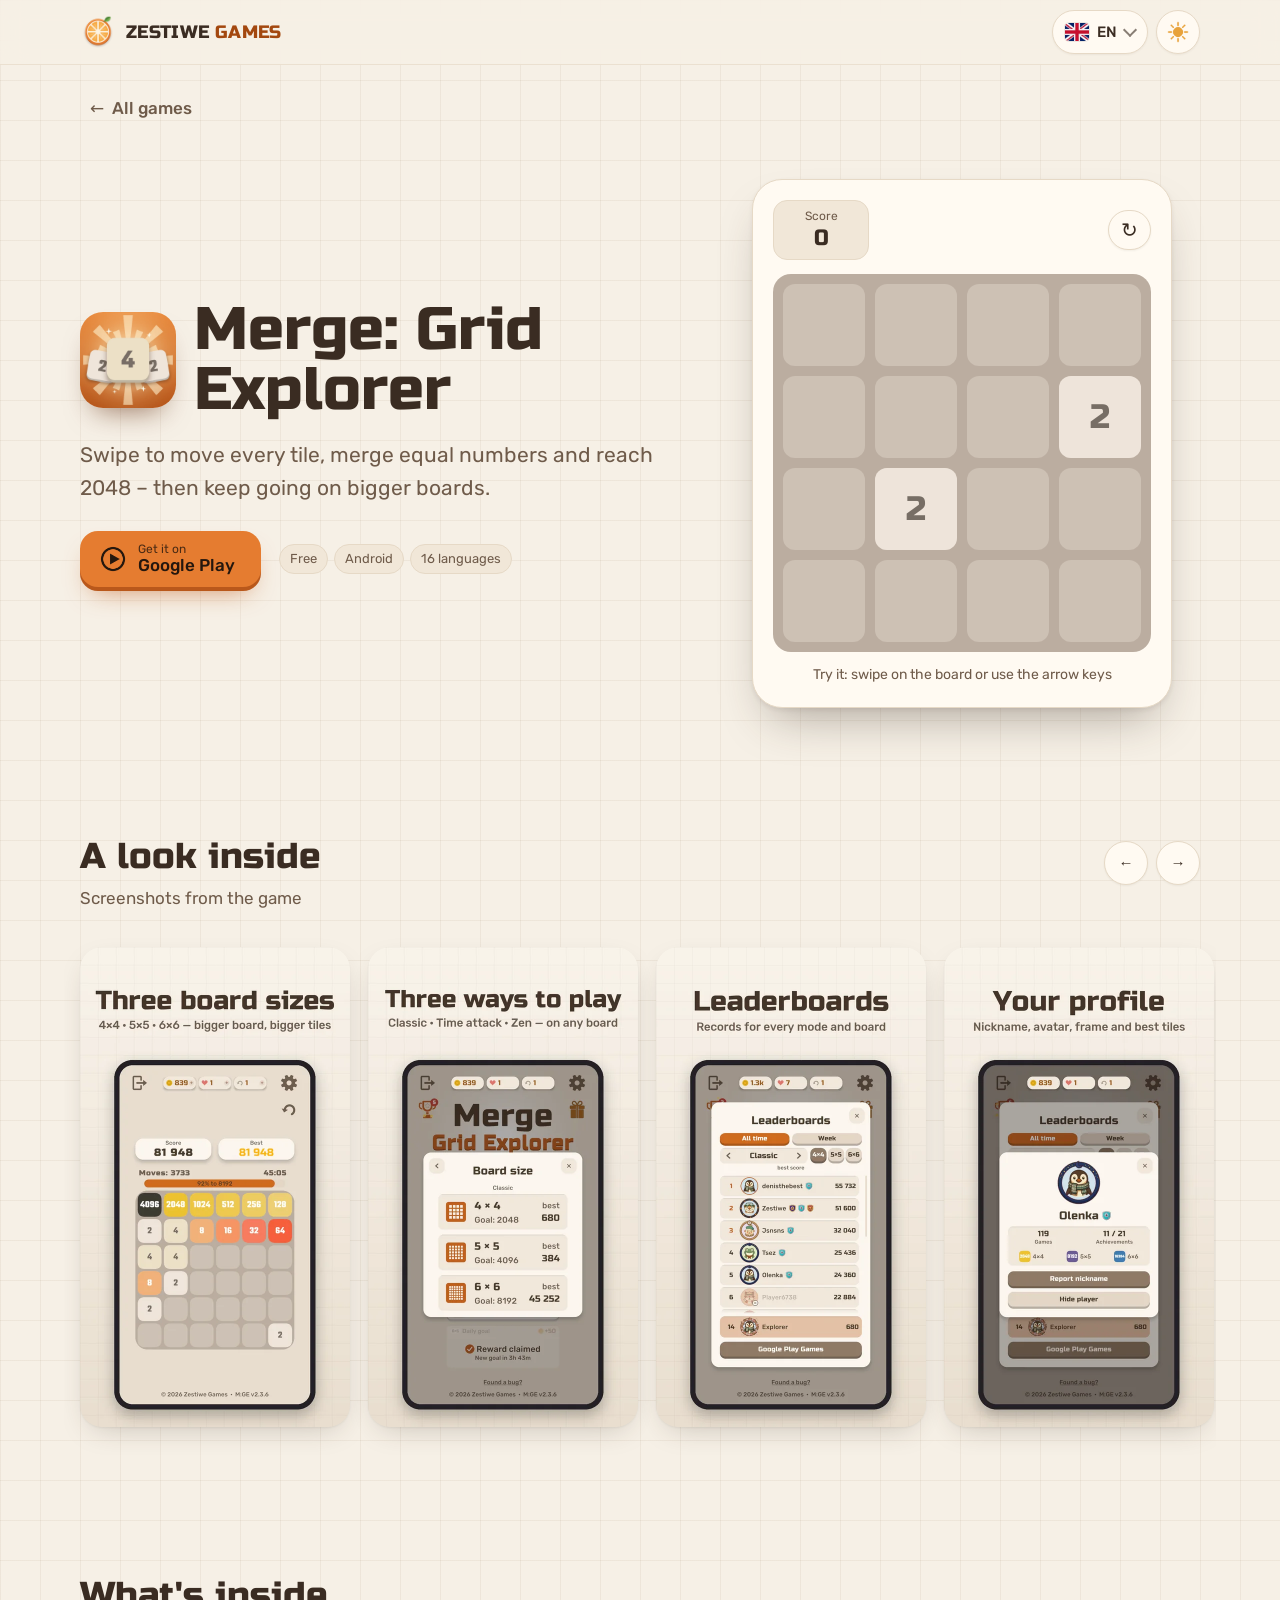
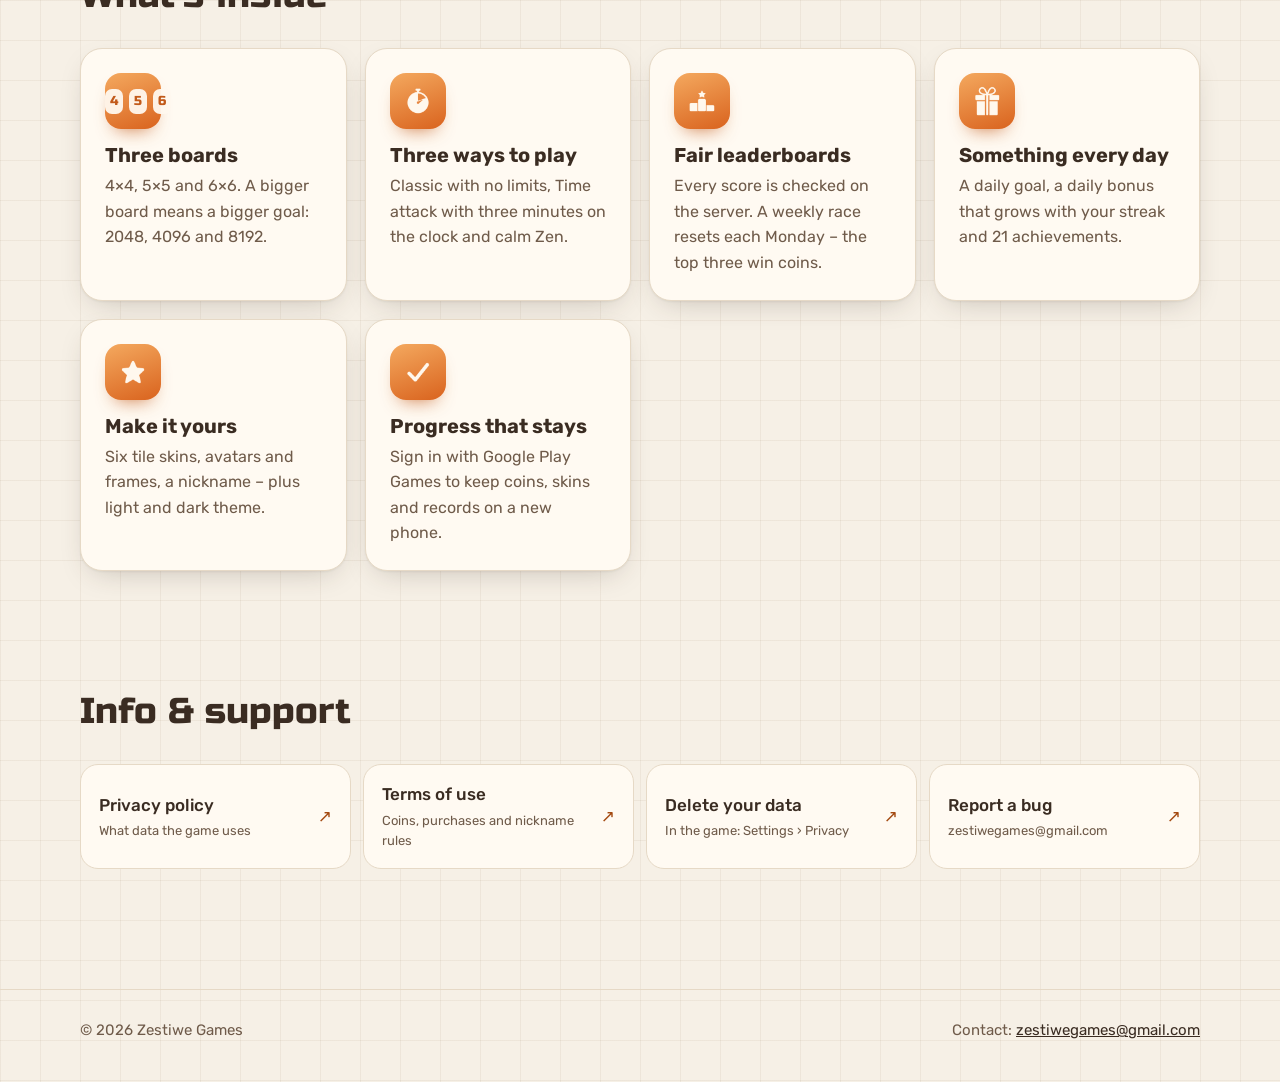
==== games/merge-grid-explorer/index.html @ 1abd586a "Studio site: game pages, 16 languages, light/dark theme" ====
<!doctype html>
<html lang="en" data-doc="game_doc" data-root="../../">
<head>
<meta charset="utf-8">
<meta name="viewport" content="width=device-width, initial-scale=1">
<title>Merge: Grid Explorer – Zestiwe Games</title>
<meta name="description" content="A calm number puzzle: swipe, merge and reach 2048 – on 4×4, 5×5 and 6×6 boards. Three modes, fair leaderboards, daily goals and 21 achievements.">
<meta name="theme-color" content="#f6f0e6" media="(prefers-color-scheme: light)">
<meta name="theme-color" content="#1d1814" media="(prefers-color-scheme: dark)">
<meta property="og:type" content="website">
<meta property="og:site_name" content="Zestiwe Games">
<meta property="og:title" content="Merge: Grid Explorer">
<meta property="og:description" content="Swipe, merge, reach 2048 – on 4×4, 5×5 and 6×6 boards.">
<meta property="og:url" content="https://zestiwe.github.io/games/merge-grid-explorer/">
<meta property="og:image" content="https://zestiwe.github.io/games/merge-grid-explorer/og.png">
<meta name="twitter:card" content="summary_large_image">
<link rel="icon" type="image/png" href="../../favicon.png">
<link rel="apple-touch-icon" href="../../apple-touch-icon.png">
<link rel="preconnect" href="https://fonts.googleapis.com">
<link rel="preconnect" href="https://fonts.gstatic.com" crossorigin>
<link href="https://fonts.googleapis.com/css2?family=Russo+One&family=Rubik:wght@400;500&display=swap" rel="stylesheet">
<link rel="stylesheet" href="../../assets/site.css">
<script>(function(){var r=document.documentElement;r.classList.add("js");try{var t=localStorage.getItem("zg-theme");if(t)r.setAttribute("data-theme",t)}catch(e){}})();</script>
</head>
<body>

<header class="topbar">
  <div class="wrap">
    <a class="brand display" href="../../" aria-label="Zestiwe Games">
      <img src="../../emblem.png" alt="" width="36" height="36">
      <span>ZESTIWE <b>GAMES</b></span>
    </a>
    <div class="controls">
      <div class="lang">
        <button class="icon-btn lang-btn" type="button" data-lang-toggle aria-haspopup="true" aria-expanded="false" data-i18n-attr="aria-label:lang_label" aria-label="Language">
          <img data-lang-flag src="../../assets/img/flags/en.webp" alt="" width="24" height="18">
          <span data-lang-code>EN</span>
          <span class="chev" aria-hidden="true"></span>
        </button>
        <ul class="lang-menu"></ul>
      </div>
      <button class="icon-btn theme-btn" type="button" data-theme-toggle data-i18n-attr="aria-label:theme_label;title:theme_label" aria-label="Switch light and dark theme">
        <span class="mask-icon sun" aria-hidden="true"></span>
        <span class="mask-icon moon" aria-hidden="true"></span>
      </button>
    </div>
  </div>
</header>

<main class="wrap">
  <a class="back" href="../../"><span class="arrow" aria-hidden="true">←</span> <span data-i18n="back">All games</span></a>

  <section class="game-hero">
    <div>
      <div class="title-row">
        <img src="../../assets/img/merge-icon-512.webp" alt="" width="96" height="96">
        <h1 class="game-title display">Merge: Grid Explorer</h1>
      </div>
      <p class="pitch reveal" data-i18n="game_pitch">Swipe to move every tile, merge equal numbers and reach 2048 – then keep going on bigger boards.</p>
      <div class="cta-row reveal" style="--delay:.08s">
        <a class="button" href="https://play.google.com/store/apps/details?id=com.ZestiweGames.MergeGridExplorer">
          <span class="mask-icon play i-play" aria-hidden="true"></span>
          <span><small data-i18n="cta_small">Get it on</small>Google Play</span>
        </a>
        <div class="meta">
          <span class="chip" data-i18n="chip_free">Free</span>
          <span class="chip">Android</span>
          <span class="chip" data-i18n="chip_langs">16 languages</span>
        </div>
      </div>
    </div>

    <div class="demo reveal" style="--delay:.15s">
      <div class="demo-head">
        <div class="score-box"><span data-i18n="demo_score">Score</span><b data-score>0</b></div>
        <button class="icon-btn new-btn" type="button" data-new-game data-i18n-attr="aria-label:demo_new;title:demo_new" aria-label="New game">
          <span aria-hidden="true" style="font-size:20px;line-height:1">↻</span>
        </button>
      </div>
      <div class="board" data-board tabindex="0" role="application" aria-roledescription="2048" data-i18n-attr="aria-label:demo_hint" aria-label="Try it: swipe on the board or use the arrow keys">
        <div class="cells" aria-hidden="true"><i></i><i></i><i></i><i></i><i></i><i></i><i></i><i></i><i></i><i></i><i></i><i></i><i></i><i></i><i></i><i></i></div>
        <div class="tiles" aria-hidden="true"></div>
        <div class="board-over" aria-live="polite">
          <span data-over-text></span>
          <button class="button" type="button" data-new-game style="min-height:48px;font-size:16px;padding:0 20px"><span data-i18n="demo_again">Play again</span></button>
        </div>
      </div>
      <p class="demo-hint" data-i18n="demo_hint">Try it: swipe on the board or use the arrow keys</p>
    </div>
  </section>

  <section class="section" aria-labelledby="shots-title">
    <div class="section-head reveal">
      <div>
        <h2 id="shots-title" class="display" data-i18n="shots_title">A look inside</h2>
        <p data-i18n="shots_sub">Screenshots from the game</p>
      </div>
      <div class="shot-nav">
        <button class="icon-btn" type="button" data-shots="prev" data-i18n-attr="aria-label:prev" aria-label="Previous screenshots">←</button>
        <button class="icon-btn" type="button" data-shots="next" data-i18n-attr="aria-label:next" aria-label="Next screenshots">→</button>
      </div>
    </div>
    <div class="shots-wrap reveal">
      <div class="shots" tabindex="0">
        <figure><img data-shot="shots/{lang}/02.webp" src="shots/en/02.webp" alt="Screenshot 1" width="540" height="960"></figure>
        <figure><img data-shot="shots/{lang}/03.webp" src="shots/en/03.webp" alt="Screenshot 2" width="540" height="960" loading="lazy"></figure>
        <figure><img data-shot="shots/{lang}/04.webp" src="shots/en/04.webp" alt="Screenshot 3" width="540" height="960" loading="lazy"></figure>
        <figure><img data-shot="shots/{lang}/05.webp" src="shots/en/05.webp" alt="Screenshot 4" width="540" height="960" loading="lazy"></figure>
        <figure><img data-shot="shots/{lang}/06.webp" src="shots/en/06.webp" alt="Screenshot 5" width="540" height="960" loading="lazy"></figure>
        <figure><img data-shot="shots/{lang}/07.webp" src="shots/en/07.webp" alt="Screenshot 6" width="540" height="960" loading="lazy"></figure>
        <figure><img data-shot="shots/{lang}/08.webp" src="shots/en/08.webp" alt="Screenshot 7" width="540" height="960" loading="lazy"></figure>
      </div>
    </div>
  </section>

  <section class="section" aria-labelledby="feat-title">
    <div class="section-head reveal">
      <h2 id="feat-title" class="display" data-i18n="feat_title">What's inside</h2>
    </div>
    <div class="features">
      <article class="feature reveal">
        <div class="f-icon"><div class="sizes"><b>4</b><b>5</b><b>6</b></div></div>
        <h3 data-i18n="f1_t">Three boards</h3>
        <p data-i18n="f1_p">4×4, 5×5 and 6×6. A bigger board means a bigger goal: 2048, 4096 and 8192.</p>
      </article>
      <article class="feature reveal" style="--delay:.06s">
        <div class="f-icon"><span class="mask-icon i-mode-time"></span></div>
        <h3 data-i18n="f2_t">Three ways to play</h3>
        <p data-i18n="f2_p">Classic with no limits, Time attack with three minutes on the clock and calm Zen.</p>
      </article>
      <article class="feature reveal" style="--delay:.12s">
        <div class="f-icon"><span class="mask-icon i-leaderboard"></span></div>
        <h3 data-i18n="f3_t">Fair leaderboards</h3>
        <p data-i18n="f3_p">Every score is checked on the server. A weekly race resets each Monday – the top three win coins.</p>
      </article>
      <article class="feature reveal">
        <div class="f-icon"><span class="mask-icon i-gift"></span></div>
        <h3 data-i18n="f4_t">Something every day</h3>
        <p data-i18n="f4_p">A daily goal, a daily bonus that grows with your streak and 21 achievements.</p>
      </article>
      <article class="feature reveal" style="--delay:.06s">
        <div class="f-icon"><span class="mask-icon i-star"></span></div>
        <h3 data-i18n="f5_t">Make it yours</h3>
        <p data-i18n="f5_p">Six tile skins, avatars and frames, a nickname – plus light and dark theme.</p>
      </article>
      <article class="feature reveal" style="--delay:.12s">
        <div class="f-icon"><span class="mask-icon i-check"></span></div>
        <h3 data-i18n="f6_t">Progress that stays</h3>
        <p data-i18n="f6_p">Sign in with Google Play Games to keep coins, skins and records on a new phone.</p>
      </article>
    </div>
  </section>

  <section class="section" aria-labelledby="info-title">
    <div class="section-head reveal">
      <h2 id="info-title" class="display" data-i18n="info_title">Info &amp; support</h2>
    </div>
    <div class="links reveal">
      <a class="link-card" data-doc-link="privacy" href="https://sites.google.com/view/zestiwemerge-privacy/">
        <span><span data-i18n="l_privacy">Privacy policy</span><small data-i18n="l_privacy_s">What data the game uses</small></span>
        <span class="arrow" aria-hidden="true">↗</span>
      </a>
      <a class="link-card" data-doc-link="terms" href="https://sites.google.com/view/zestiwemerge-privacy/terms">
        <span><span data-i18n="l_terms">Terms of use</span><small data-i18n="l_terms_s">Coins, purchases and nickname rules</small></span>
        <span class="arrow" aria-hidden="true">↗</span>
      </a>
      <a class="link-card" data-doc-link="privacy" href="https://sites.google.com/view/zestiwemerge-privacy/">
        <span><span data-i18n="l_delete">Delete your data</span><small data-i18n="l_delete_s">In the game: Settings › Privacy</small></span>
        <span class="arrow" aria-hidden="true">↗</span>
      </a>
      <a class="link-card" href="mailto:zestiwegames@gmail.com?subject=Merge%3A%20Grid%20Explorer%20%E2%80%93%20bug%20report">
        <span><span data-i18n="l_bug">Report a bug</span><small>zestiwegames@gmail.com</small></span>
        <span class="arrow" aria-hidden="true">↗</span>
      </a>
    </div>
  </section>
</main>

<footer class="footer">
  <div class="wrap">
    <span>© 2026 Zestiwe Games</span>
    <span><span data-i18n="contact">Contact</span>: <a href="mailto:zestiwegames@gmail.com">zestiwegames@gmail.com</a></span>
  </div>
</footer>

<script src="../../assets/i18n.js"></script>
<script src="../../assets/site.js"></script>
</body>
</html>
---- assets/site.css ----
/* Zestiwe Games — общее оформление сайта.
   Цвета, шрифты и плитки — из игры: Russo One для заголовков, Rubik для
   текста, тёплый крем со «школьной» сеткой, оранжевый апельсина. */

@view-transition { navigation: auto; }

:root {
  --bg: #f6f0e6;
  --grid: rgba(120, 90, 50, .07);
  --surface: #fffaf2;
  --surface-2: #f1e7d8;
  --line: #e6d9c6;
  --ink: #3a2c22;
  --muted: #6f5b4a;
  --accent: #a3480f;
  --button: #e57c30;
  --button-ink: #24170e;
  --shadow: 0 1px 2px rgba(58, 44, 34, .06), 0 10px 30px -12px rgba(58, 44, 34, .28);
  --shadow-lift: 0 2px 4px rgba(58, 44, 34, .08), 0 24px 48px -18px rgba(58, 44, 34, .4);
  --board: #bbada0;
  --cell: #cdc1b4;
  --radius: 22px;
  --ease: cubic-bezier(.2, .8, .2, 1);
  color-scheme: light;
}

@media (prefers-color-scheme: dark) {
  :root:not([data-theme="light"]) {
    --bg: #1d1814;
    --grid: rgba(255, 230, 200, .045);
    --surface: #2a221d;
    --surface-2: #332a23;
    --line: #3e342c;
    --ink: #f4ece0;
    --muted: #c4b3a0;
    --accent: #f09846;
    --button: #e57c30;
    --button-ink: #1d1814;
    --shadow: 0 1px 2px rgba(0, 0, 0, .3), 0 12px 32px -14px rgba(0, 0, 0, .7);
    --shadow-lift: 0 2px 4px rgba(0, 0, 0, .35), 0 26px 50px -18px rgba(0, 0, 0, .8);
    --board: #5b4f45;
    --cell: #6e6157;
    color-scheme: dark;
  }
}

:root[data-theme="dark"] {
  --bg: #1d1814;
  --grid: rgba(255, 230, 200, .045);
  --surface: #2a221d;
  --surface-2: #332a23;
  --line: #3e342c;
  --ink: #f4ece0;
  --muted: #c4b3a0;
  --accent: #f09846;
  --button: #e57c30;
  --button-ink: #1d1814;
  --shadow: 0 1px 2px rgba(0, 0, 0, .3), 0 12px 32px -14px rgba(0, 0, 0, .7);
  --shadow-lift: 0 2px 4px rgba(0, 0, 0, .35), 0 26px 50px -18px rgba(0, 0, 0, .8);
  --board: #5b4f45;
  --cell: #6e6157;
  color-scheme: dark;
}

* { box-sizing: border-box; }

html { -webkit-text-size-adjust: 100%; }

body {
  margin: 0;
  min-height: 100vh;
  background-color: var(--bg);
  background-image:
    linear-gradient(var(--grid) 1px, transparent 1px),
    linear-gradient(90deg, var(--grid) 1px, transparent 1px);
  background-size: 40px 40px;
  color: var(--ink);
  font: 400 17px/1.6 "Rubik", system-ui, -apple-system, "Segoe UI", sans-serif;
  transition: background-color .4s var(--ease), color .4s var(--ease);
}

img { display: block; max-width: 100%; }

a { color: inherit; }

.wrap { width: min(1120px, 100% - 32px); margin-inline: auto; }

.display { font-family: "Russo One", "Arial Black", sans-serif; font-weight: 400; }

.sr-only {
  position: absolute; width: 1px; height: 1px; overflow: hidden;
  clip: rect(0 0 0 0); white-space: nowrap;
}

:focus-visible { outline: 3px solid var(--accent); outline-offset: 3px; border-radius: 10px; }

/* ---------- верхняя панель ---------- */

.topbar {
  position: sticky; top: 0; z-index: 20;
  backdrop-filter: blur(12px) saturate(1.2);
  -webkit-backdrop-filter: blur(12px) saturate(1.2);
  background: color-mix(in srgb, var(--bg) 78%, transparent);
  border-bottom: 1px solid color-mix(in srgb, var(--line) 70%, transparent);
}

.topbar .wrap {
  display: flex; align-items: center; justify-content: space-between;
  gap: 12px; min-height: 64px;
}

.brand {
  display: inline-flex; align-items: center; gap: 10px;
  text-decoration: none; font-size: 18px; letter-spacing: .02em;
}
.brand img { width: 36px; height: 36px; view-transition-name: studio-emblem; }
.brand span b { color: var(--accent); font-weight: 400; }

.controls { display: flex; align-items: center; gap: 8px; }

.icon-btn {
  display: inline-flex; align-items: center; justify-content: center; gap: 8px;
  min-width: 44px; height: 44px; padding: 0 12px;
  border: 1px solid var(--line); border-radius: 999px;
  background: var(--surface); color: var(--ink);
  font: 500 15px/1 "Rubik", sans-serif; cursor: pointer;
  box-shadow: 0 1px 2px rgba(58, 44, 34, .06);
  transition: transform .2s var(--ease), background-color .3s, border-color .3s;
}
.icon-btn:hover { transform: translateY(-1px); border-color: color-mix(in srgb, var(--accent) 40%, var(--line)); }
.icon-btn:active { transform: translateY(1px) scale(.97); }

.mask-icon {
  width: 22px; height: 22px; background: currentColor;
  -webkit-mask: var(--src) center / contain no-repeat;
  mask: var(--src) center / contain no-repeat;
}

.theme-btn { padding: 0; width: 44px; overflow: hidden; }
.theme-btn .mask-icon { position: absolute; transition: transform .5s var(--ease), opacity .3s; }
.theme-btn { position: relative; }
.theme-btn .sun { --src: url("img/theme-sun.png"); color: #e8a23a; }
.theme-btn .moon { --src: url("img/theme-moon.png"); color: #9fb3d9; }
:root .theme-btn .moon { transform: translateY(140%) rotate(-40deg); opacity: 0; }
:root.is-dark .theme-btn .sun { transform: translateY(-140%) rotate(40deg); opacity: 0; }
:root.is-dark .theme-btn .moon { transform: none; opacity: 1; }

.lang { position: relative; }
.lang-btn img, .lang-menu img { width: 24px; height: 18px; border-radius: 4px; object-fit: cover; box-shadow: 0 0 0 1px rgba(0,0,0,.08); }
.lang-btn .chev { width: 10px; height: 10px; border: solid currentColor; border-width: 0 2px 2px 0; transform: translateY(-2px) rotate(45deg); opacity: .6; transition: transform .25s; }
.lang-btn[aria-expanded="true"] .chev { transform: translateY(2px) rotate(-135deg); }

.lang-menu {
  position: absolute; right: 0; top: calc(100% + 10px);
  width: min(340px, calc(100vw - 32px));
  display: grid; grid-template-columns: 1fr 1fr; gap: 2px;
  padding: 8px; margin: 0; list-style: none;
  background: var(--surface); border: 1px solid var(--line); border-radius: 18px;
  box-shadow: var(--shadow-lift);
  transform-origin: top right;
  opacity: 0; transform: translateY(-6px) scale(.97); pointer-events: none;
  transition: opacity .2s, transform .25s var(--ease);
}
.lang-menu.open { opacity: 1; transform: none; pointer-events: auto; }
.lang-menu button {
  width: 100%; display: flex; align-items: center; gap: 10px;
  padding: 10px 10px; min-height: 44px;
  border: 0; border-radius: 12px; background: transparent; color: var(--ink);
  font: 400 15px/1.2 "Rubik", sans-serif; text-align: left; cursor: pointer;
}
.lang-menu button:hover { background: var(--surface-2); }
.lang-menu button[aria-current="true"] { background: color-mix(in srgb, var(--button) 18%, transparent); font-weight: 500; }

/* ---------- главная: шапка студии ---------- */

.hero {
  position: relative;
  padding: clamp(48px, 9vw, 104px) 0 clamp(40px, 7vw, 72px);
  overflow: hidden;
}
.hero-inner {
  display: grid; grid-template-columns: auto 1fr; align-items: center;
  gap: clamp(20px, 4vw, 48px);
}
.emblem {
  width: clamp(120px, 20vw, 220px); height: auto;
  filter: drop-shadow(0 18px 24px rgba(194, 90, 26, .25));
  animation: bob 6s ease-in-out infinite;
  view-transition-name: studio-emblem-hero;
}
@keyframes bob {
  0%, 100% { transform: translateY(0) rotate(-3deg); }
  50% { transform: translateY(-10px) rotate(4deg); }
}
.eyebrow {
  display: inline-flex; align-items: center; gap: 8px;
  margin: 0 0 12px; padding: 6px 12px;
  border-radius: 999px; background: color-mix(in srgb, var(--button) 14%, transparent);
  color: var(--accent); font-size: 14px; font-weight: 500; letter-spacing: .06em; text-transform: uppercase;
}
.wordmark { margin: 0; font-size: clamp(48px, 11vw, 112px); line-height: .92; letter-spacing: .01em; }
.wordmark small {
  display: block; margin-top: .22em;
  font-size: .36em; letter-spacing: .62em; color: var(--accent);
}
.tagline { margin: 22px 0 0; max-width: 32em; font-size: clamp(18px, 2.2vw, 21px); color: var(--muted); text-wrap: pretty; }

/* летящие плитки на фоне шапки */
.floaters { position: absolute; inset: 0; pointer-events: none; z-index: -1; }
.floaters i {
  position: absolute; display: grid; place-items: center;
  width: var(--s); height: var(--s); border-radius: 18%;
  font: 400 calc(var(--s) * .42)/1 "Russo One", sans-serif;
  color: #776e65; background: var(--c); opacity: .5;
  box-shadow: 0 8px 18px -10px rgba(58, 44, 34, .35);
  animation: drift var(--d) ease-in-out infinite alternate;
}
.floaters i.light { color: #f9f6f2; }
@keyframes drift {
  from { transform: translate(0, 0) rotate(var(--r)); }
  to { transform: translate(var(--x), var(--y)) rotate(calc(var(--r) * -1)); }
}

/* ---------- заголовки разделов ---------- */

.section { padding: clamp(28px, 5vw, 56px) 0; }
.section-head { display: flex; align-items: baseline; justify-content: space-between; gap: 16px; margin-bottom: 24px; }
.section-head h2 { margin: 0; font-size: clamp(26px, 3.4vw, 36px); text-wrap: balance; }
.section-head p { margin: 0; color: var(--muted); }

/* ---------- карточки игр ---------- */

.games { display: grid; grid-template-columns: repeat(auto-fill, minmax(min(100%, 520px), 1fr)); gap: 24px; }

.game-card {
  position: relative;
  display: grid; grid-template-columns: minmax(170px, 40%) 1fr;
  min-height: 300px;
  border-radius: 28px; overflow: hidden;
  background: var(--surface); border: 1px solid var(--line);
  box-shadow: var(--shadow);
  text-decoration: none; color: inherit;
  transition: transform .45s var(--ease), box-shadow .45s var(--ease);
}
.game-card:hover { transform: translateY(-6px); box-shadow: var(--shadow-lift); }
.game-card:active { transform: translateY(-2px) scale(.99); }

.game-media {
  position: relative; display: grid; place-items: center; overflow: hidden;
  background:
    radial-gradient(circle at 50% 45%, rgba(255, 236, 200, .55), transparent 60%),
    linear-gradient(160deg, #f4a95f, #d9631e);
}
.game-media::before {
  /* солнечные лучи, как на иконке игры */
  content: ""; position: absolute; inset: -40%;
  background: repeating-conic-gradient(from 0deg, rgba(255, 240, 215, .22) 0 10deg, transparent 10deg 30deg);
  animation: spin 40s linear infinite;
}
@keyframes spin { to { transform: rotate(360deg); } }
.game-media img {
  position: relative; width: min(64%, 168px); aspect-ratio: 1; border-radius: 24%;
  box-shadow: 0 18px 30px -12px rgba(90, 35, 5, .55);
  transition: transform .6s var(--ease);
}
.game-card:hover .game-media img { transform: scale(1.06) rotate(-3deg); }

.game-body { display: flex; flex-direction: column; gap: 10px; padding: 26px 26px 24px; }
.status {
  align-self: flex-start; display: inline-flex; align-items: center; gap: 8px;
  padding: 4px 10px; border-radius: 999px;
  background: color-mix(in srgb, #4caf50 16%, transparent); color: #256b2a;
  font-size: 13px; font-weight: 500;
}
:root.is-dark .status { color: #8fd694; }
.status::before { content: ""; width: 8px; height: 8px; border-radius: 50%; background: currentColor; box-shadow: 0 0 0 4px color-mix(in srgb, currentColor 20%, transparent); }
.game-body h3 { margin: 0; font-size: clamp(24px, 2.6vw, 30px); line-height: 1.15; }
.game-body p { margin: 0; color: var(--muted); }
.chips { display: flex; flex-wrap: wrap; gap: 6px; margin-top: auto; padding-top: 6px; }
.chip {
  padding: 4px 10px; border-radius: 999px; border: 1px solid var(--line);
  font-size: 13px; color: var(--muted); background: var(--surface-2);
}
.more { display: inline-flex; align-items: center; gap: 8px; margin-top: 6px; font-weight: 500; color: var(--accent); }
.more .arrow { transition: transform .35s var(--ease); }
.game-card:hover .more .arrow { transform: translateX(5px); }

.game-card.soon {
  grid-template-columns: 1fr; place-items: center; text-align: center;
  background: transparent; border: 2px dashed var(--line); box-shadow: none;
  min-height: 300px; cursor: default;
}
.game-card.soon:hover { transform: none; box-shadow: none; }
.soon-inner { display: grid; justify-items: center; gap: 10px; padding: 28px; }
.soon-tiles { display: grid; grid-template-columns: repeat(3, 34px); gap: 6px; margin-bottom: 6px; }
.soon-tiles i { height: 34px; border-radius: 9px; background: var(--surface-2); border: 1px solid var(--line); animation: blink 3.2s ease-in-out infinite; }
.soon-tiles i:nth-child(2) { animation-delay: .4s; } .soon-tiles i:nth-child(3) { animation-delay: .8s; }
.soon-tiles i:nth-child(4) { animation-delay: 1.2s; } .soon-tiles i:nth-child(5) { animation-delay: 1.6s; background: color-mix(in srgb, var(--button) 45%, var(--surface-2)); }
.soon-tiles i:nth-child(6) { animation-delay: 2s; }
@keyframes blink { 0%, 100% { opacity: .55; transform: scale(.94); } 50% { opacity: 1; transform: none; } }
.soon h3 { margin: 0; font-size: 22px; }
.soon p { margin: 0; color: var(--muted); max-width: 22em; }

/* ---------- страница игры ---------- */

.back {
  display: inline-flex; align-items: center; gap: 8px; margin-top: 22px;
  padding: 8px 14px 8px 10px; border-radius: 999px; min-height: 44px;
  text-decoration: none; color: var(--muted); font-weight: 500;
  transition: color .2s, background-color .2s;
}
.back:hover { color: var(--ink); background: var(--surface-2); }
.back .arrow { transition: transform .3s var(--ease); }
.back:hover .arrow { transform: translateX(-4px); }

.game-hero {
  display: grid; grid-template-columns: 1.1fr .9fr; align-items: center;
  gap: clamp(28px, 5vw, 64px);
  padding: clamp(24px, 4vw, 48px) 0 clamp(36px, 6vw, 64px);
}
.title-row { display: flex; align-items: center; gap: 18px; margin-bottom: 18px; }
.title-row img {
  width: 96px; height: 96px; border-radius: 24%;
  box-shadow: 0 16px 28px -14px rgba(90, 35, 5, .6);
  view-transition-name: merge-icon;
}
.game-title { margin: 0; font-size: clamp(36px, 5.4vw, 60px); line-height: 1; view-transition-name: merge-title; }
.pitch { margin: 0 0 26px; font-size: clamp(18px, 2vw, 21px); color: var(--muted); max-width: 30em; text-wrap: pretty; }

.cta-row { display: flex; flex-wrap: wrap; align-items: center; gap: 12px 18px; }
.button {
  position: relative; display: inline-flex; align-items: center; gap: 12px;
  min-height: 56px; padding: 0 26px 0 20px;
  border-radius: 18px; background: var(--button); color: var(--button-ink);
  text-decoration: none; font-weight: 500; font-size: 17px; overflow: hidden;
  box-shadow: 0 4px 0 #b9581b, 0 14px 26px -12px rgba(194, 90, 26, .7);
  transition: transform .2s var(--ease), box-shadow .2s var(--ease);
}
.button:hover { transform: translateY(-2px); box-shadow: 0 6px 0 #b9581b, 0 20px 30px -12px rgba(194, 90, 26, .75); }
.button:active { transform: translateY(3px); box-shadow: 0 1px 0 #b9581b, 0 8px 16px -10px rgba(194, 90, 26, .7); }
.button::after {
  /* блик, как у кнопки «Играть» в игре */
  content: ""; position: absolute; top: 0; bottom: 0; width: 40%; left: -60%;
  background: linear-gradient(100deg, transparent, rgba(255, 255, 255, .45), transparent);
  transform: skewX(-18deg); animation: shine 4.5s ease-in-out infinite 1.2s;
}
@keyframes shine { 0%, 70% { left: -60%; } 100% { left: 130%; } }
.button .play { width: 26px; height: 26px; }
.button small { display: block; font-size: 12px; font-weight: 400; opacity: .8; line-height: 1.1; }
.button span { line-height: 1.15; }
.meta { display: flex; flex-wrap: wrap; gap: 6px; }

/* ---------- мини-игра ---------- */

.demo {
  justify-self: center; width: min(100%, 420px);
  padding: 20px; border-radius: 30px;
  background: var(--surface); border: 1px solid var(--line); box-shadow: var(--shadow-lift);
}
.demo-head { display: flex; align-items: center; justify-content: space-between; gap: 12px; margin-bottom: 14px; }
.score-box {
  min-width: 96px; padding: 6px 14px; border-radius: 14px; text-align: center;
  background: var(--surface-2); border: 1px solid var(--line);
}
.score-box span { display: block; font-size: 12px; color: var(--muted); }
.score-box b { font: 400 22px/1.1 "Russo One", sans-serif; }
.demo-hint { margin: 12px 2px 0; font-size: 14px; color: var(--muted); text-align: center; }
.new-btn { height: 40px; min-width: 40px; }

.board {
  --gap: 10px; --size: 4;
  position: relative; aspect-ratio: 1; padding: var(--gap);
  border-radius: 18px; background: var(--board);
  touch-action: none; user-select: none; -webkit-user-select: none; outline: none;
}
.board:focus-visible { outline: 3px solid var(--accent); outline-offset: 4px; }
.cells, .tiles { position: absolute; inset: var(--gap); display: grid; grid-template-columns: repeat(var(--size), 1fr); gap: var(--gap); }
.cells i { border-radius: 12px; background: var(--cell); }
.tiles { display: block; }
.tile {
  --cell-size: calc((100% - var(--gap) * (var(--size) - 1)) / var(--size));
  position: absolute; width: var(--cell-size); height: var(--cell-size);
  left: calc(var(--x) * (var(--cell-size) + var(--gap)));
  top: calc(var(--y) * (var(--cell-size) + var(--gap)));
  display: grid; place-items: center; border-radius: 12px;
  font: 400 clamp(20px, 6vw, 34px)/1 "Russo One", sans-serif;
  color: #776e65; background: #eee4da;
  transition: left .12s ease-out, top .12s ease-out;
}
.tile.new { animation: pop-in .2s var(--ease) both; }
.tile.merged { animation: merge-pop .22s var(--ease); z-index: 2; }
@keyframes pop-in { from { transform: scale(.2); opacity: 0; } to { transform: none; opacity: 1; } }
@keyframes merge-pop { 50% { transform: scale(1.16); } }
.tile[data-v="2"] { background: #eee4da; }
.tile[data-v="4"] { background: #ede0c8; }
.tile[data-v="8"] { background: #f2b179; color: #f9f6f2; }
.tile[data-v="16"] { background: #f59563; color: #f9f6f2; }
.tile[data-v="32"] { background: #f67c5f; color: #f9f6f2; }
.tile[data-v="64"] { background: #f65f3b; color: #f9f6f2; }
.tile[data-v="128"] { background: #edcf72; color: #f9f6f2; font-size: clamp(18px, 5vw, 28px); }
.tile[data-v="256"] { background: #edcc60; color: #f9f6f2; font-size: clamp(18px, 5vw, 28px); }
.tile[data-v="512"] { background: #edc84f; color: #f9f6f2; font-size: clamp(18px, 5vw, 28px); }
.tile[data-v="1024"], .tile[data-v="2048"], .tile.big { background: #edc540; color: #f9f6f2; font-size: clamp(14px, 4vw, 22px); }
.tile[data-v="2048"] { background: #edc22e; box-shadow: 0 0 24px 6px rgba(237, 194, 46, .55); }
.board-over {
  position: absolute; inset: 0; z-index: 5; display: grid; place-items: center; align-content: center; gap: 12px;
  border-radius: 18px; background: color-mix(in srgb, var(--surface) 82%, transparent);
  opacity: 0; pointer-events: none; transition: opacity .3s;
  font: 400 26px/1.1 "Russo One", sans-serif; text-align: center; padding: 20px;
}
.board-over.show { opacity: 1; pointer-events: auto; }

/* ---------- скриншоты ---------- */

.shots-wrap { position: relative; }
.shots {
  display: grid; grid-auto-flow: column; grid-auto-columns: clamp(200px, 26vw, 270px);
  gap: 18px; overflow-x: auto; overscroll-behavior-x: contain;
  scroll-snap-type: x mandatory; scroll-padding-inline: 16px;
  padding: 10px 16px 28px; margin: 0 -16px;
  scrollbar-width: thin; scrollbar-color: var(--line) transparent;
}
.shots figure { margin: 0; scroll-snap-align: start; }
.shots img {
  width: 100%; height: auto; aspect-ratio: 9 / 16; object-fit: cover;
  border-radius: 22px; background: var(--surface-2);
  box-shadow: var(--shadow);
  transition: transform .45s var(--ease), box-shadow .45s var(--ease);
}
.shots figure:hover img { transform: translateY(-6px) rotate(-.6deg); box-shadow: var(--shadow-lift); }
.shot-nav { display: flex; gap: 8px; }

/* ---------- возможности ---------- */

.features { display: grid; grid-template-columns: repeat(auto-fit, minmax(min(100%, 250px), 1fr)); gap: 18px; }
.feature {
  padding: 24px; border-radius: var(--radius);
  background: var(--surface); border: 1px solid var(--line); box-shadow: var(--shadow);
}
.feature h3 { margin: 14px 0 6px; font-size: 20px; line-height: 1.2; }
.feature p { margin: 0; color: var(--muted); font-size: 16px; }
.f-icon {
  width: 56px; height: 56px; border-radius: 16px; display: grid; place-items: center;
  background: linear-gradient(160deg, #f4a95f, #d9631e); color: #fff8ee;
  box-shadow: 0 10px 18px -10px rgba(194, 90, 26, .8);
}
.f-icon .mask-icon { width: 30px; height: 30px; }
/* картинки значков — здесь, а не в разметке: адрес в переменной
   считается от этого файла */
.i-play { --src: url("img/play.png"); }
.i-mode-time { --src: url("img/mode-time.png"); }
.i-leaderboard { --src: url("img/leaderboard.png"); }
.i-gift { --src: url("img/gift.png"); }
.i-star { --src: url("img/star.png"); }
.i-check { --src: url("img/check.png"); }
.sizes { display: flex; gap: 6px; }
.sizes b { font: 400 13px/1 "Russo One", sans-serif; padding: 6px 5px; border-radius: 7px; background: rgba(255, 248, 238, .95); color: #c25a1a; }

/* ---------- ссылки ---------- */

.links { display: grid; grid-template-columns: repeat(auto-fit, minmax(min(100%, 230px), 1fr)); gap: 12px; }
.link-card {
  display: flex; align-items: center; justify-content: space-between; gap: 12px;
  min-height: 64px; padding: 16px 18px; border-radius: 18px;
  background: var(--surface); border: 1px solid var(--line);
  text-decoration: none; font-weight: 500;
  transition: transform .3s var(--ease), border-color .3s;
}
.link-card:hover { transform: translateY(-3px); border-color: color-mix(in srgb, var(--accent) 45%, var(--line)); }
.link-card small { display: block; font-weight: 400; font-size: 13px; color: var(--muted); margin-top: 2px; }
.link-card .arrow { color: var(--accent); transition: transform .3s var(--ease); }
.link-card:hover .arrow { transform: translate(3px, -3px); }

/* ---------- подвал ---------- */

.footer { margin-top: clamp(32px, 6vw, 64px); padding: 28px 0 40px; border-top: 1px solid var(--line); color: var(--muted); font-size: 15px; }
.footer .wrap { display: flex; flex-wrap: wrap; align-items: center; justify-content: space-between; gap: 10px 24px; }
.footer a { color: var(--ink); }

/* ---------- появление при прокрутке ---------- */

.js .reveal { opacity: 0; transform: translateY(26px); transition: opacity .8s var(--ease), transform .8s var(--ease); transition-delay: var(--delay, 0s); }
.js .reveal.in { opacity: 1; transform: none; }

/* смена языка — мягкая подмена текста */
.swap { animation: swap .35s var(--ease); }
@keyframes swap { from { opacity: .2; transform: translateY(4px); } to { opacity: 1; transform: none; } }

/* ---------- переходы между страницами ---------- */

::view-transition-old(root) { animation: vt-out .28s var(--ease) both; }
::view-transition-new(root) { animation: vt-in .42s var(--ease) both; }
@keyframes vt-out { to { opacity: 0; transform: translateY(-12px); } }
@keyframes vt-in { from { opacity: 0; transform: translateY(18px); } }
::view-transition-group(merge-icon), ::view-transition-group(merge-title) { animation-duration: .55s; animation-timing-function: var(--ease); }

/* смена темы — круг от кнопки, а не уезд страницы */
:root.theme-switching::view-transition-old(root),
:root.theme-switching::view-transition-new(root) { animation: none; mix-blend-mode: normal; }
:root.theme-switching::view-transition-group(*) { animation-duration: 0s; }

/* ---------- узкие экраны ---------- */

@media (max-width: 760px) {
  .hero-inner { grid-template-columns: 1fr; justify-items: start; }
  .game-card { grid-template-columns: 1fr; }
  .game-media { min-height: 200px; }
  .game-hero { grid-template-columns: 1fr; }
  .title-row img { width: 76px; height: 76px; }
  .section-head { flex-direction: column; align-items: flex-start; gap: 4px; }
  .shot-nav { display: none; }
  .brand span { display: none; }
  /* меню языков — во всю ширину под панелью: у правого края его обрезало бы */
  .lang { position: static; }
  .lang-menu { position: fixed; left: 16px; right: 16px; top: 72px; width: auto; }
}

@media (prefers-reduced-motion: reduce) {
  *, *::before, *::after { animation: none !important; transition: none !important; }
  .js .reveal { opacity: 1; transform: none; }
  @view-transition { navigation: none; }
}
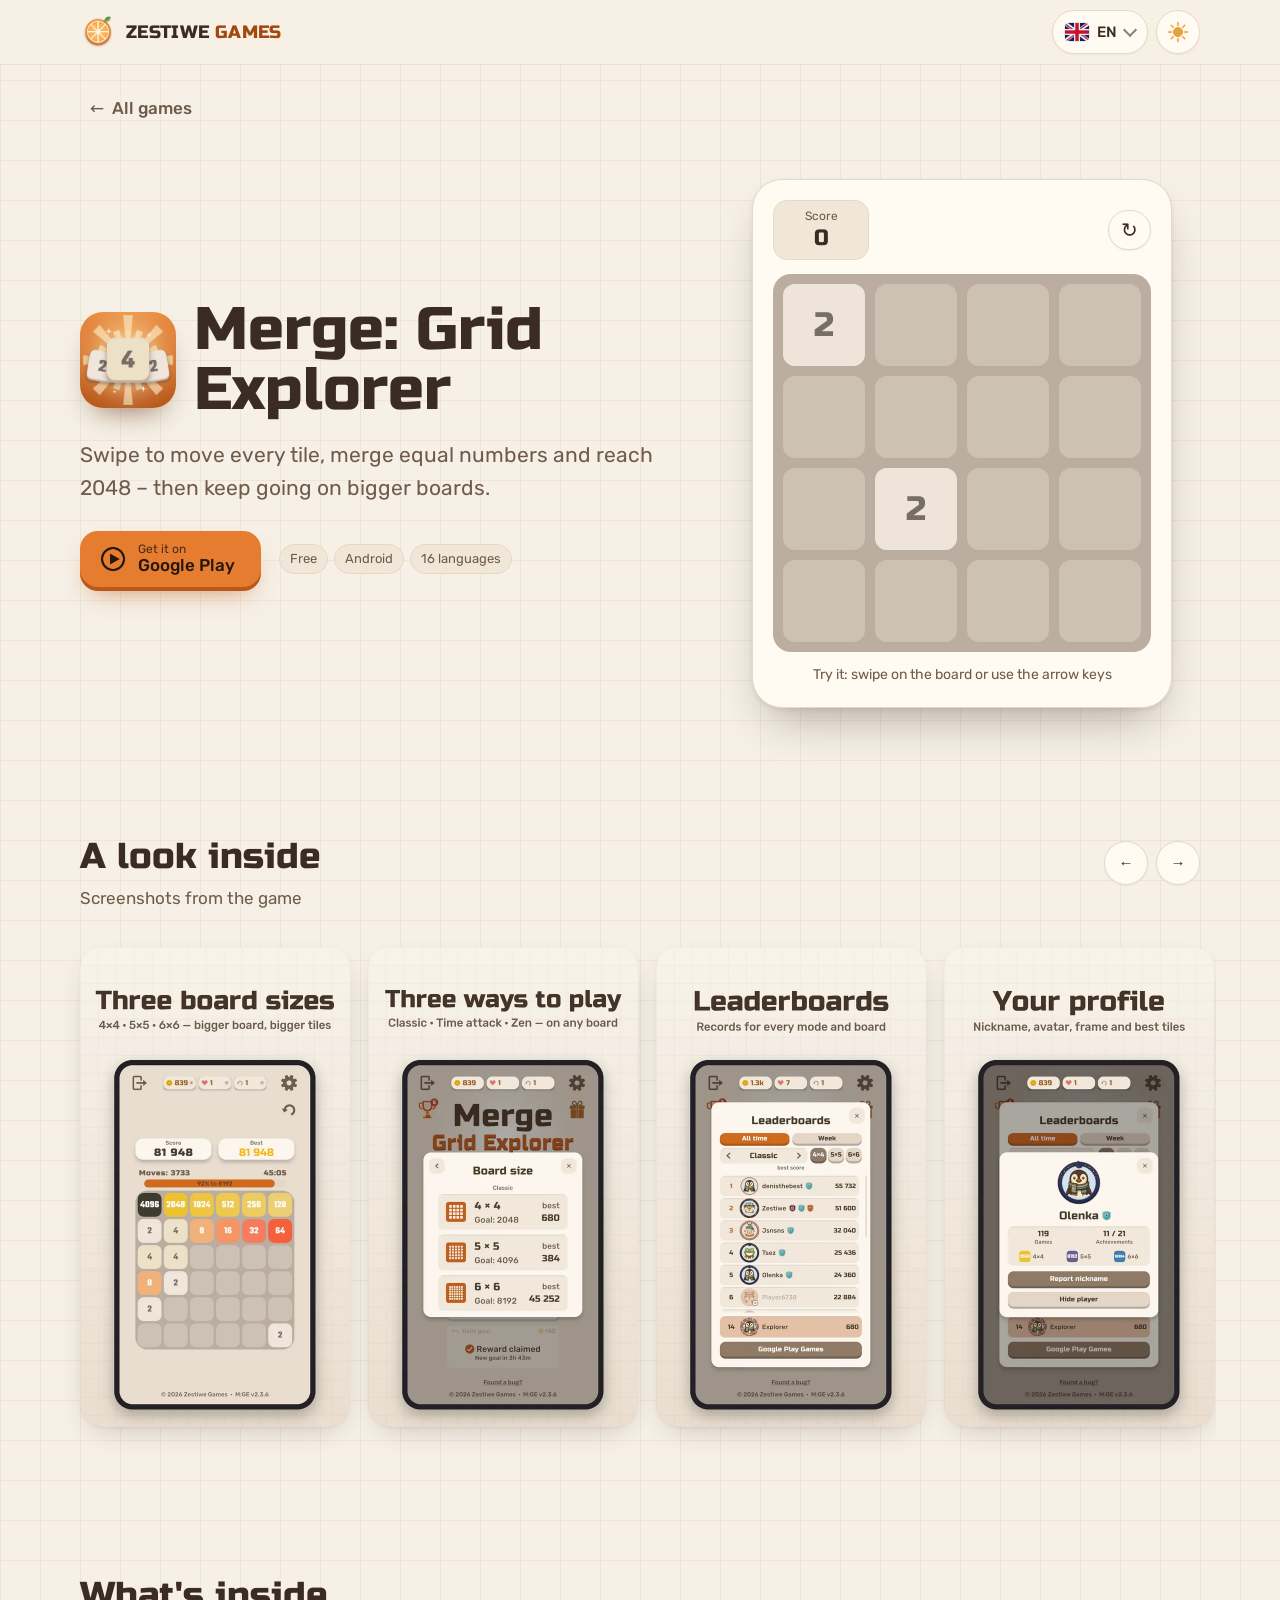
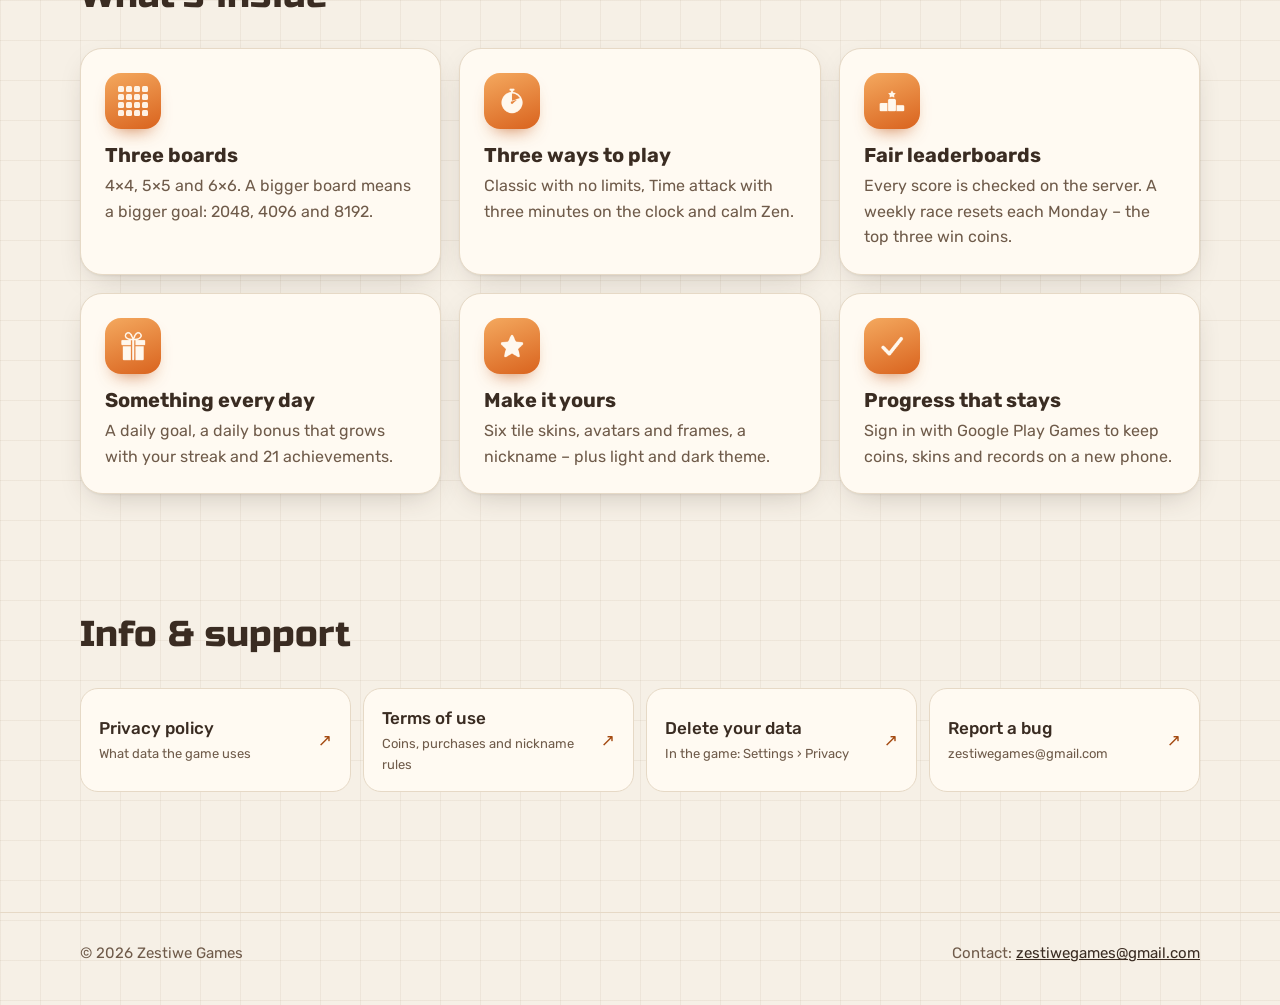
==== commit 35f40e46: "Fix UI" ====
--- a/games/merge-grid-explorer/index.html
+++ b/games/merge-grid-explorer/index.html
@@ -119,7 +119,7 @@
     </div>
     <div class="features">
       <article class="feature reveal">
-        <div class="f-icon"><div class="sizes"><b>4</b><b>5</b><b>6</b></div></div>
+        <div class="f-icon"><div class="board-glyph" aria-hidden="true"><i></i><i></i><i></i><i></i><i></i><i></i><i></i><i></i><i></i><i></i><i></i><i></i><i></i><i></i><i></i><i></i></div></div>
         <h3 data-i18n="f1_t">Three boards</h3>
         <p data-i18n="f1_p">4×4, 5×5 and 6×6. A bigger board means a bigger goal: 2048, 4096 and 8192.</p>
       </article>
--- a/assets/site.css
+++ b/assets/site.css
@@ -79,7 +79,9 @@
   transition: background-color .4s var(--ease), color .4s var(--ease);
 }
 
-img { display: block; max-width: 100%; }
+/* height: auto — иначе атрибут height в разметке держит высоту, и
+   ужатая по ширине картинка сплющивается */
+img { display: block; max-width: 100%; height: auto; }
 
 a { color: inherit; }
 
@@ -259,7 +261,7 @@
 }
 @keyframes spin { to { transform: rotate(360deg); } }
 .game-media img {
-  position: relative; width: min(64%, 168px); aspect-ratio: 1; border-radius: 24%;
+  position: relative; width: min(64%, 168px); height: auto; aspect-ratio: 1; border-radius: 24%;
   box-shadow: 0 18px 30px -12px rgba(90, 35, 5, .55);
   transition: transform .6s var(--ease);
 }
@@ -432,7 +434,7 @@
 
 /* ---------- возможности ---------- */
 
-.features { display: grid; grid-template-columns: repeat(auto-fit, minmax(min(100%, 250px), 1fr)); gap: 18px; }
+.features { display: grid; grid-template-columns: repeat(auto-fit, minmax(min(100%, 300px), 1fr)); gap: 18px; }
 .feature {
   padding: 24px; border-radius: var(--radius);
   background: var(--surface); border: 1px solid var(--line); box-shadow: var(--shadow);
@@ -453,8 +455,9 @@
 .i-gift { --src: url("img/gift.png"); }
 .i-star { --src: url("img/star.png"); }
 .i-check { --src: url("img/check.png"); }
-.sizes { display: flex; gap: 6px; }
-.sizes b { font: 400 13px/1 "Russo One", sans-serif; padding: 6px 5px; border-radius: 7px; background: rgba(255, 248, 238, .95); color: #c25a1a; }
+/* значок «поле» — сетка клеток, как в окне выбора поля в игре */
+.board-glyph { display: grid; grid-template-columns: repeat(4, 6px); gap: 2px; }
+.board-glyph i { width: 6px; height: 6px; border-radius: 1.5px; background: rgba(255, 248, 238, .95); }
 
 /* ---------- ссылки ---------- */
 
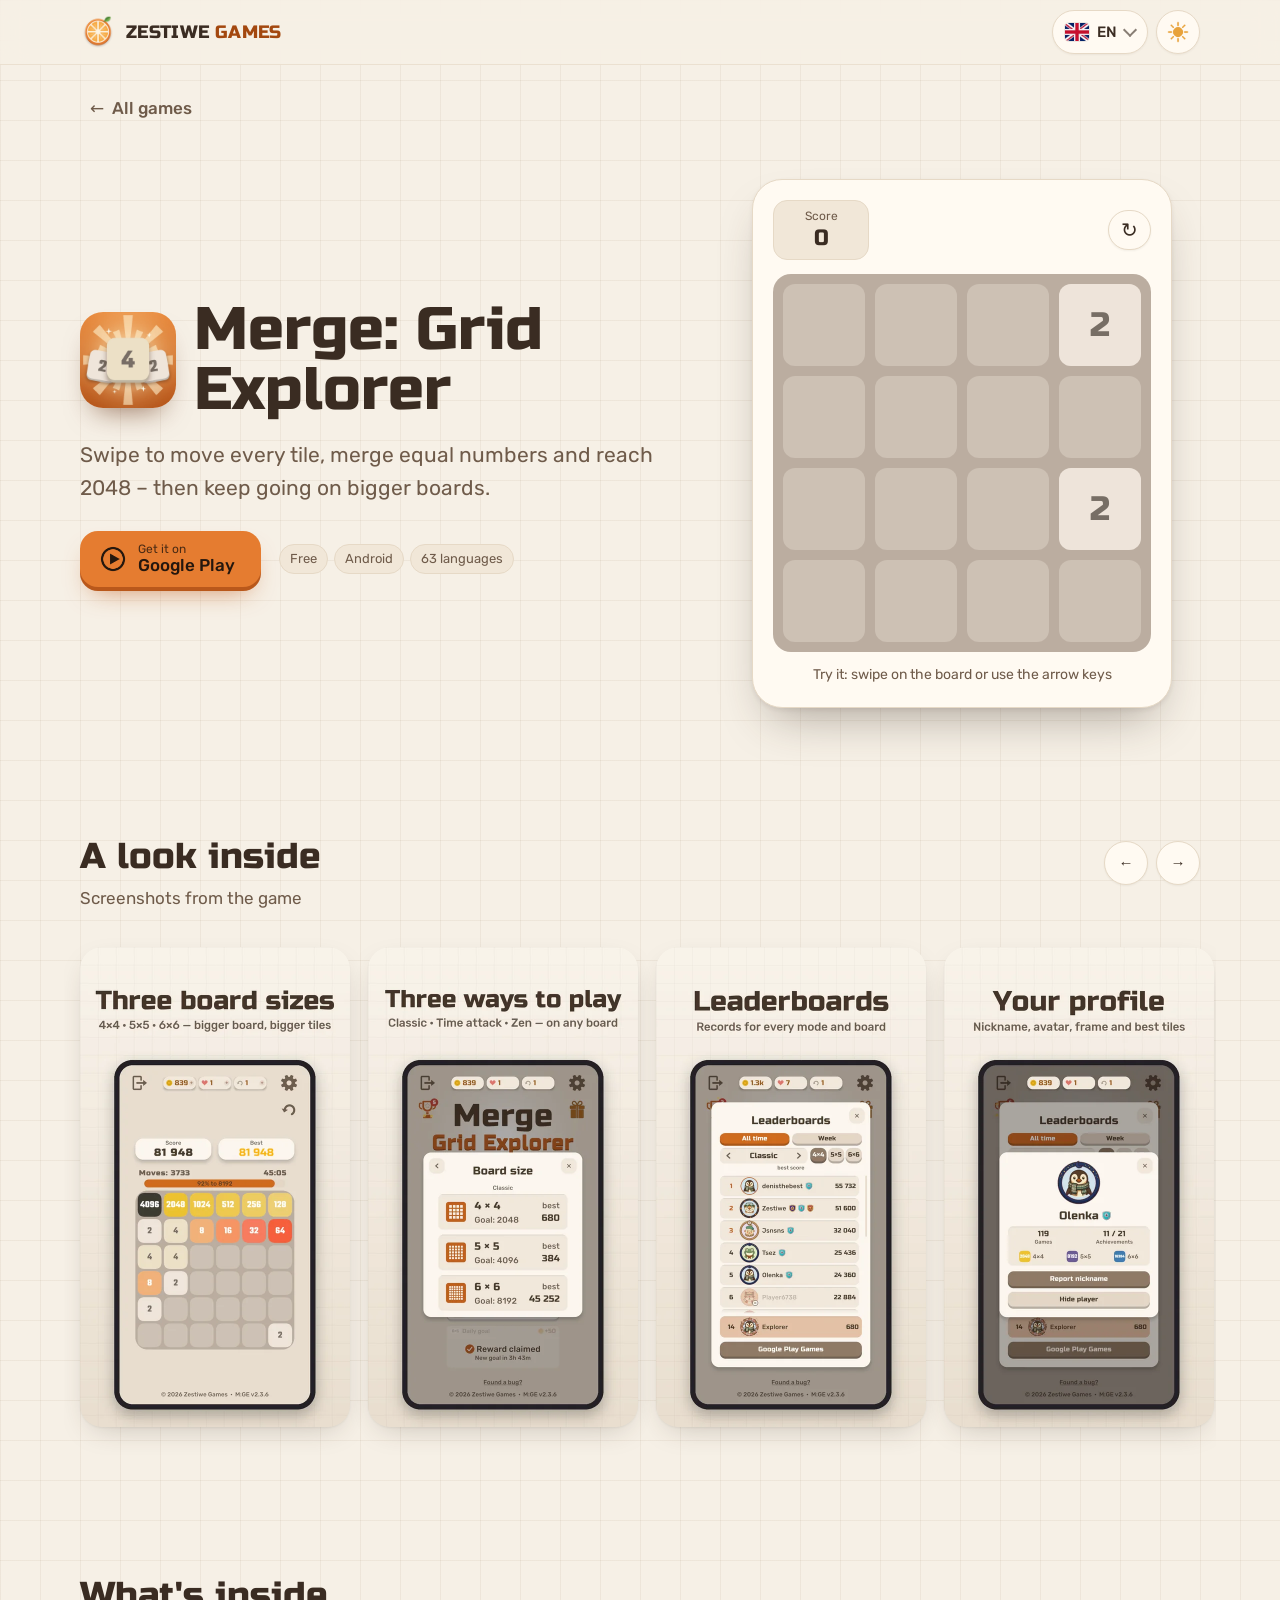
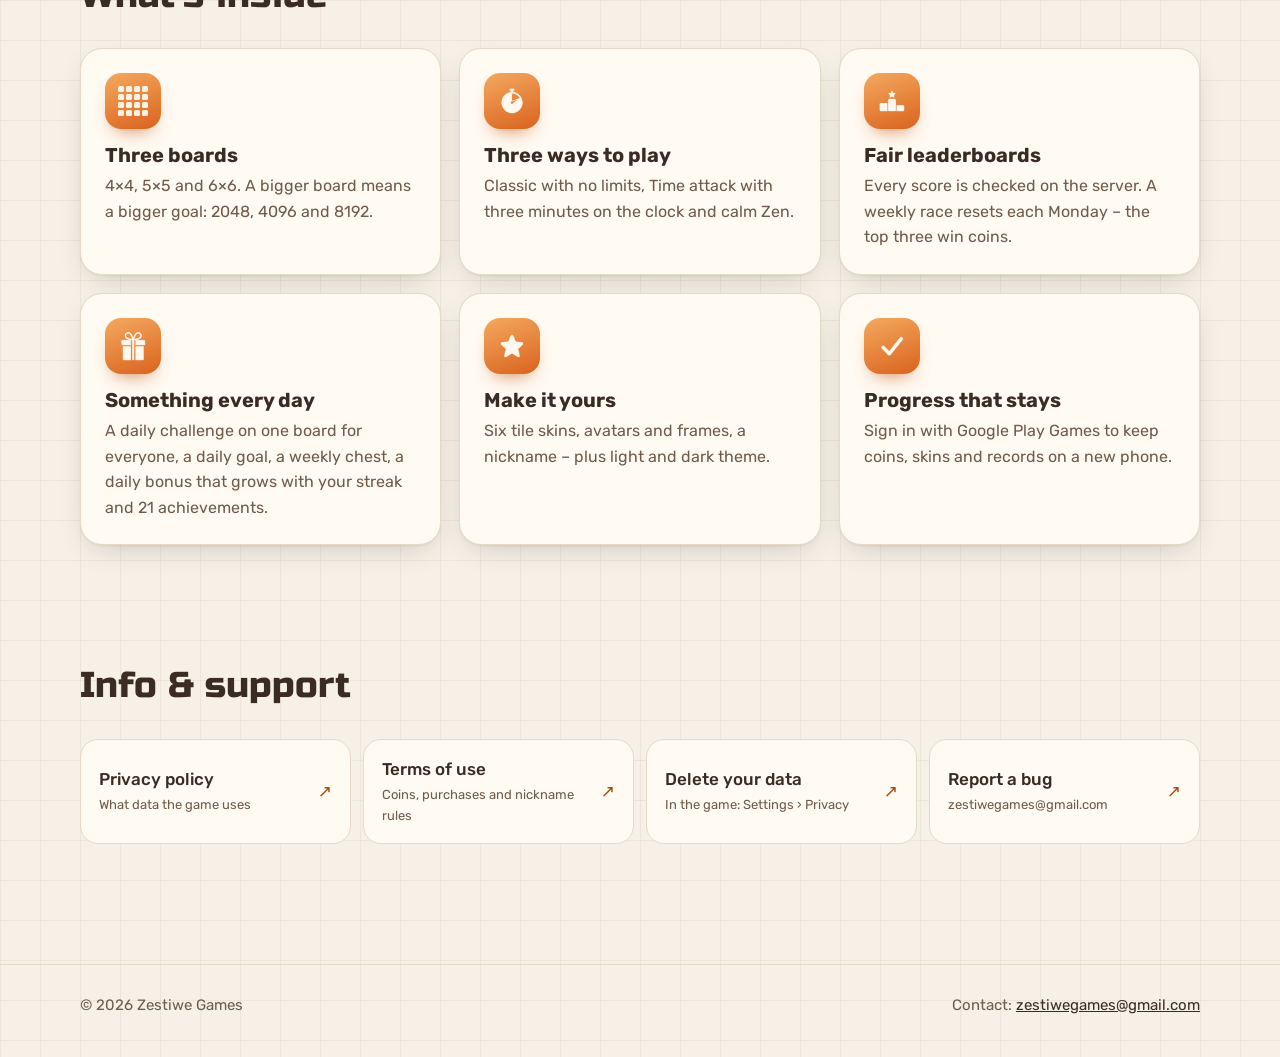
==== commit 11b6c2c2: "Fix UI" ====
--- a/games/merge-grid-explorer/index.html
+++ b/games/merge-grid-explorer/index.html
@@ -4,7 +4,7 @@
 <meta charset="utf-8">
 <meta name="viewport" content="width=device-width, initial-scale=1">
 <title>Merge: Grid Explorer – Zestiwe Games</title>
-<meta name="description" content="A calm number puzzle: swipe, merge and reach 2048 – on 4×4, 5×5 and 6×6 boards. Three modes, fair leaderboards, daily goals and 21 achievements.">
+<meta name="description" content="A calm number puzzle: swipe, merge and reach 2048 – on 4×4, 5×5 and 6×6 boards. Three modes, a daily challenge on one board for everyone, fair leaderboards, daily goals and 21 achievements.">
 <meta name="theme-color" content="#f6f0e6" media="(prefers-color-scheme: light)">
 <meta name="theme-color" content="#1d1814" media="(prefers-color-scheme: dark)">
 <meta property="og:type" content="website">
@@ -65,7 +65,7 @@
         <div class="meta">
           <span class="chip" data-i18n="chip_free">Free</span>
           <span class="chip">Android</span>
-          <span class="chip" data-i18n="chip_langs">16 languages</span>
+          <span class="chip" data-i18n="chip_langs">63 languages</span>
         </div>
       </div>
     </div>
@@ -136,7 +136,7 @@
       <article class="feature reveal">
         <div class="f-icon"><span class="mask-icon i-gift"></span></div>
         <h3 data-i18n="f4_t">Something every day</h3>
-        <p data-i18n="f4_p">A daily goal, a daily bonus that grows with your streak and 21 achievements.</p>
+        <p data-i18n="f4_p">A daily challenge on one board for everyone, a daily goal, a weekly chest, a daily bonus that grows with your streak and 21 achievements.</p>
       </article>
       <article class="feature reveal" style="--delay:.06s">
         <div class="f-icon"><span class="mask-icon i-star"></span></div>
@@ -164,7 +164,7 @@
         <span><span data-i18n="l_terms">Terms of use</span><small data-i18n="l_terms_s">Coins, purchases and nickname rules</small></span>
         <span class="arrow" aria-hidden="true">↗</span>
       </a>
-      <a class="link-card" data-doc-link="privacy" href="https://sites.google.com/view/zestiwemerge-privacy/">
+      <a class="link-card" data-doc-link="delete" href="https://sites.google.com/view/zestiwemerge-privacy/privacy-policy#h.3nhgj1m956ja">
         <span><span data-i18n="l_delete">Delete your data</span><small data-i18n="l_delete_s">In the game: Settings › Privacy</small></span>
         <span class="arrow" aria-hidden="true">↗</span>
       </a>
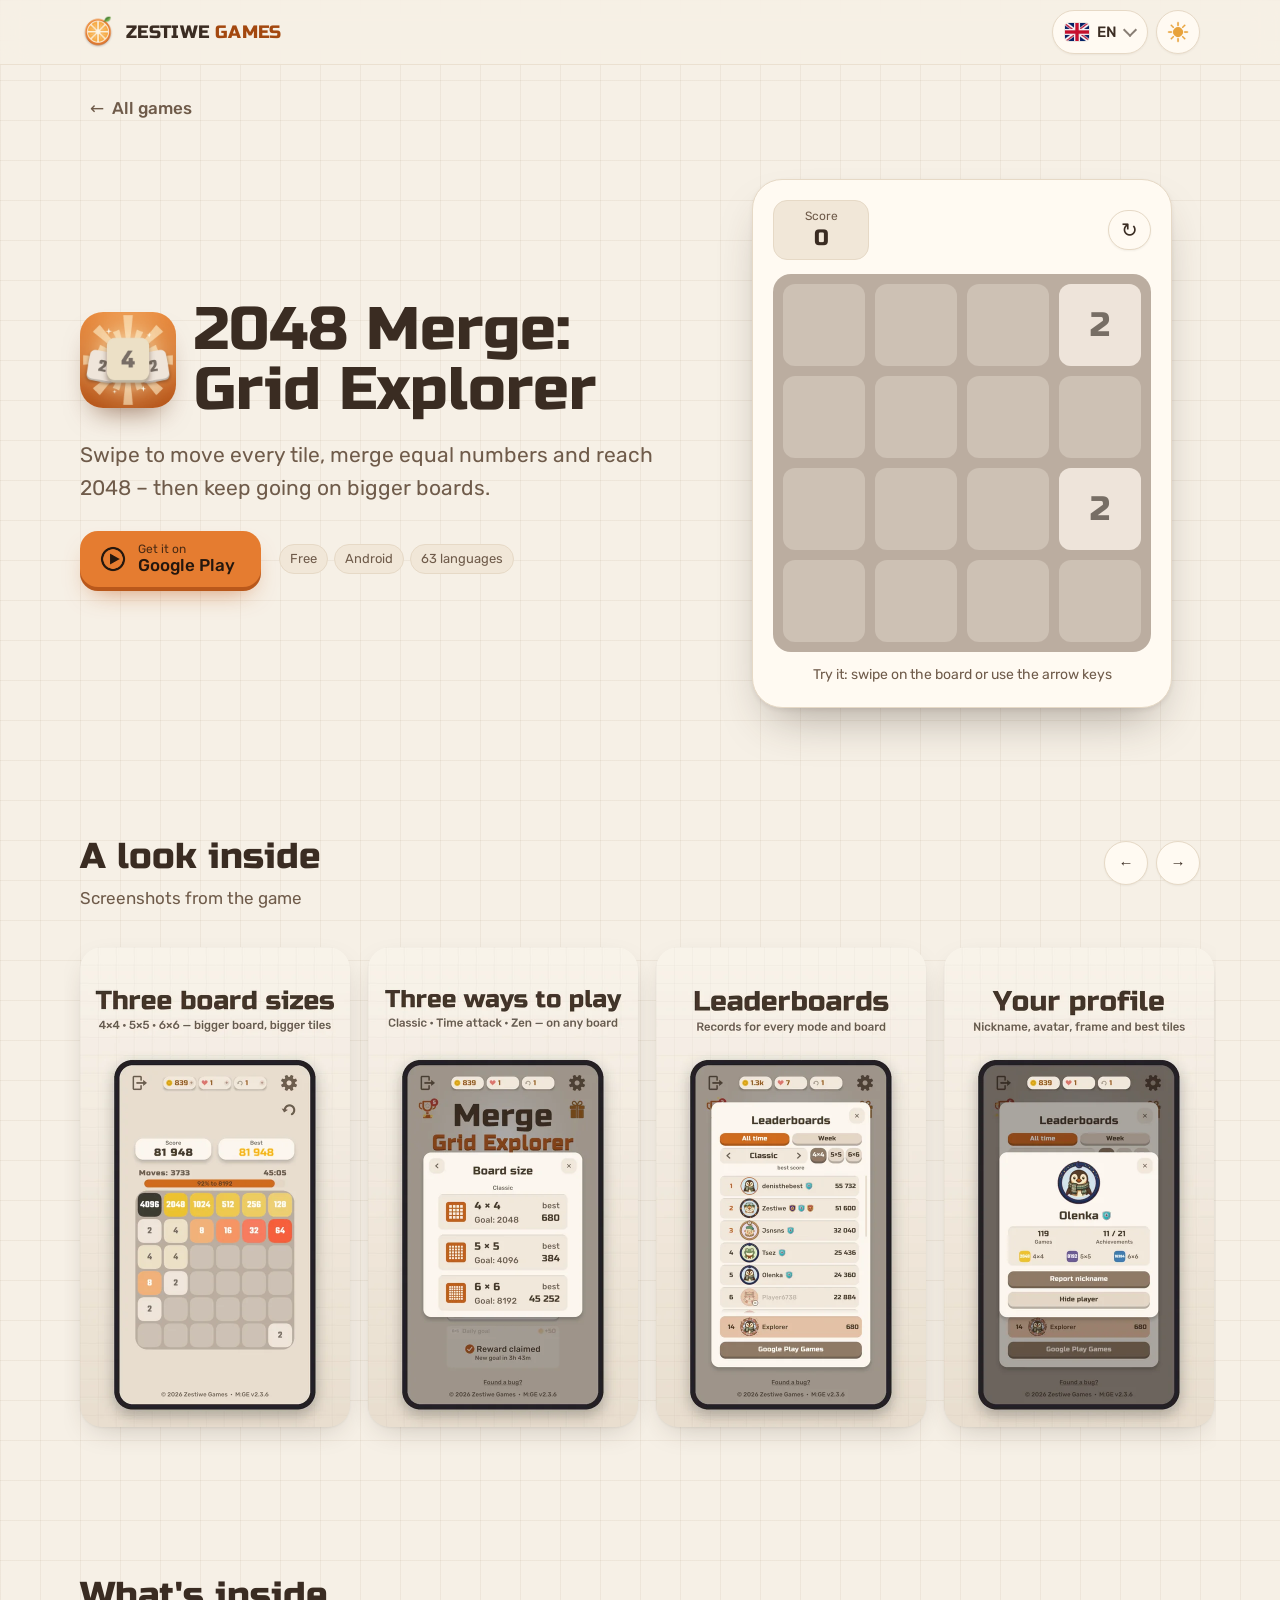
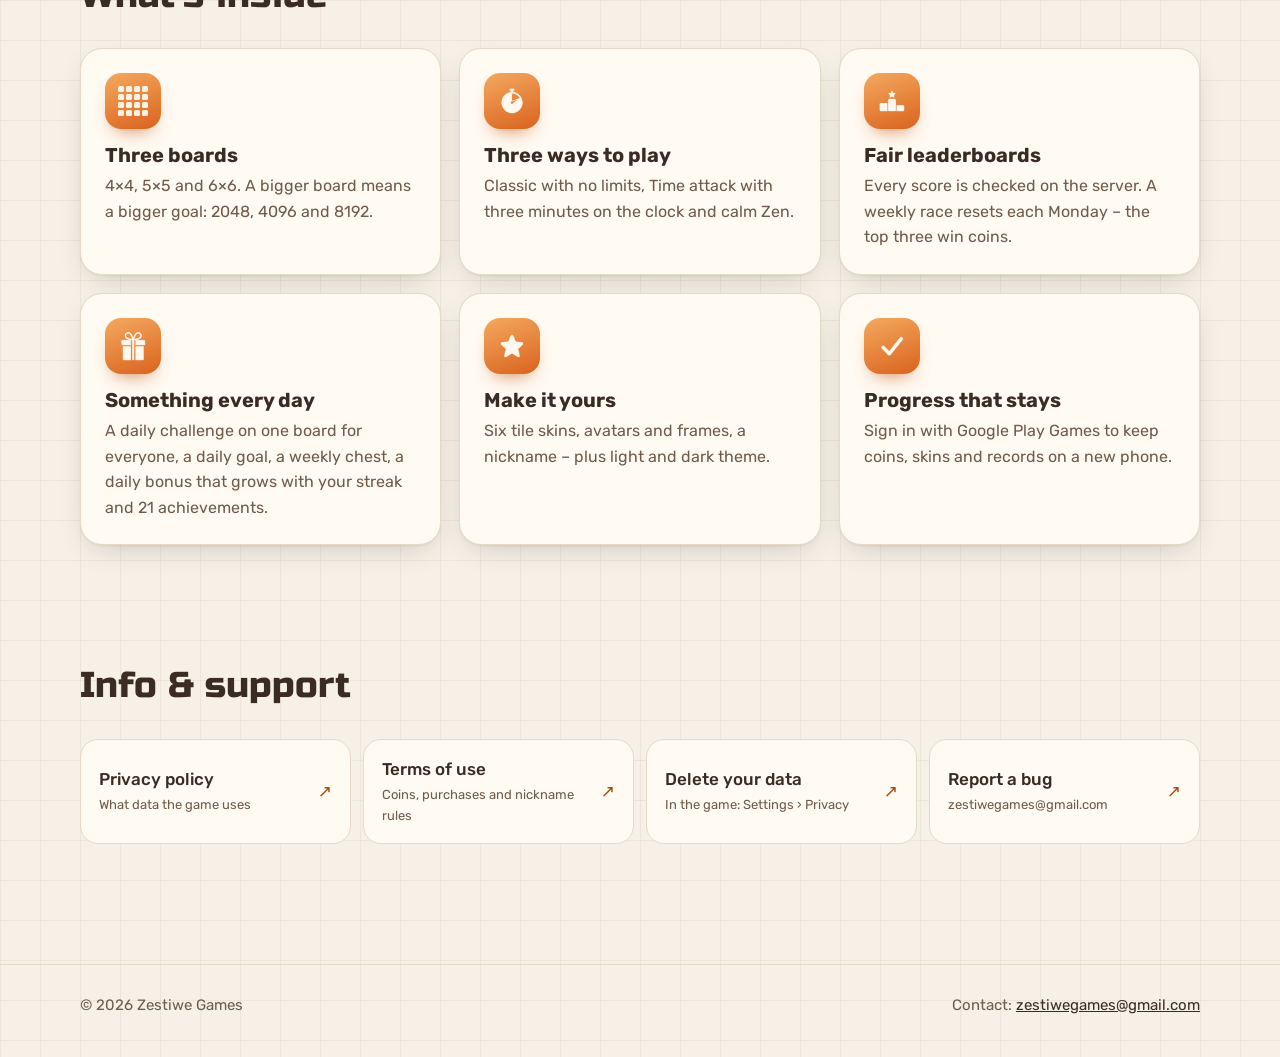
==== commit f35681f2: "New game name: 2048 Merge: Grid Explorer" ====
--- a/games/merge-grid-explorer/index.html
+++ b/games/merge-grid-explorer/index.html
@@ -3,13 +3,13 @@
 <head>
 <meta charset="utf-8">
 <meta name="viewport" content="width=device-width, initial-scale=1">
-<title>Merge: Grid Explorer – Zestiwe Games</title>
+<title>2048 Merge: Grid Explorer – Zestiwe Games</title>
 <meta name="description" content="A calm number puzzle: swipe, merge and reach 2048 – on 4×4, 5×5 and 6×6 boards. Three modes, a daily challenge on one board for everyone, fair leaderboards, daily goals and 21 achievements.">
 <meta name="theme-color" content="#f6f0e6" media="(prefers-color-scheme: light)">
 <meta name="theme-color" content="#1d1814" media="(prefers-color-scheme: dark)">
 <meta property="og:type" content="website">
 <meta property="og:site_name" content="Zestiwe Games">
-<meta property="og:title" content="Merge: Grid Explorer">
+<meta property="og:title" content="2048 Merge: Grid Explorer">
 <meta property="og:description" content="Swipe, merge, reach 2048 – on 4×4, 5×5 and 6×6 boards.">
 <meta property="og:url" content="https://zestiwe.github.io/games/merge-grid-explorer/">
 <meta property="og:image" content="https://zestiwe.github.io/games/merge-grid-explorer/og.png">
@@ -54,7 +54,7 @@
     <div>
       <div class="title-row">
         <img src="../../assets/img/merge-icon-512.webp" alt="" width="96" height="96">
-        <h1 class="game-title display">Merge: Grid Explorer</h1>
+        <h1 class="game-title display">2048 Merge: Grid Explorer</h1>
       </div>
       <p class="pitch reveal" data-i18n="game_pitch">Swipe to move every tile, merge equal numbers and reach 2048 – then keep going on bigger boards.</p>
       <div class="cta-row reveal" style="--delay:.08s">
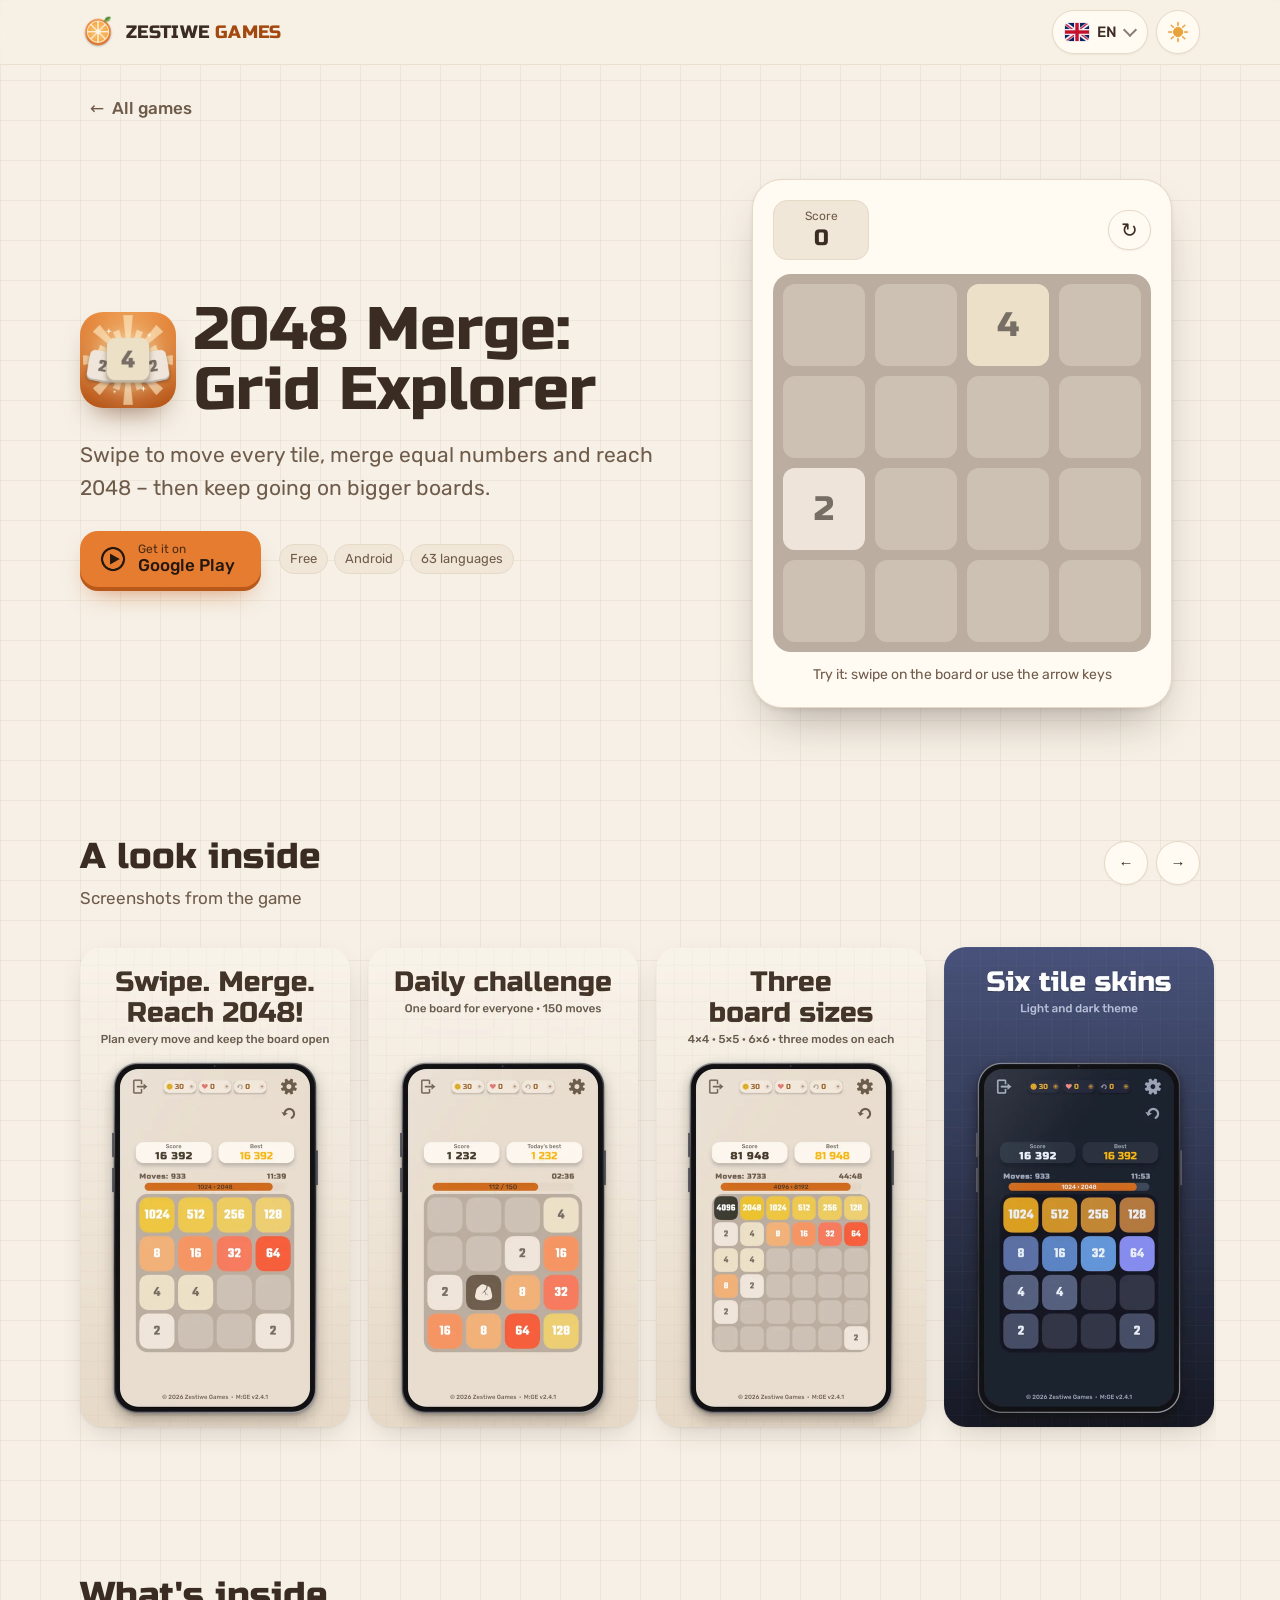
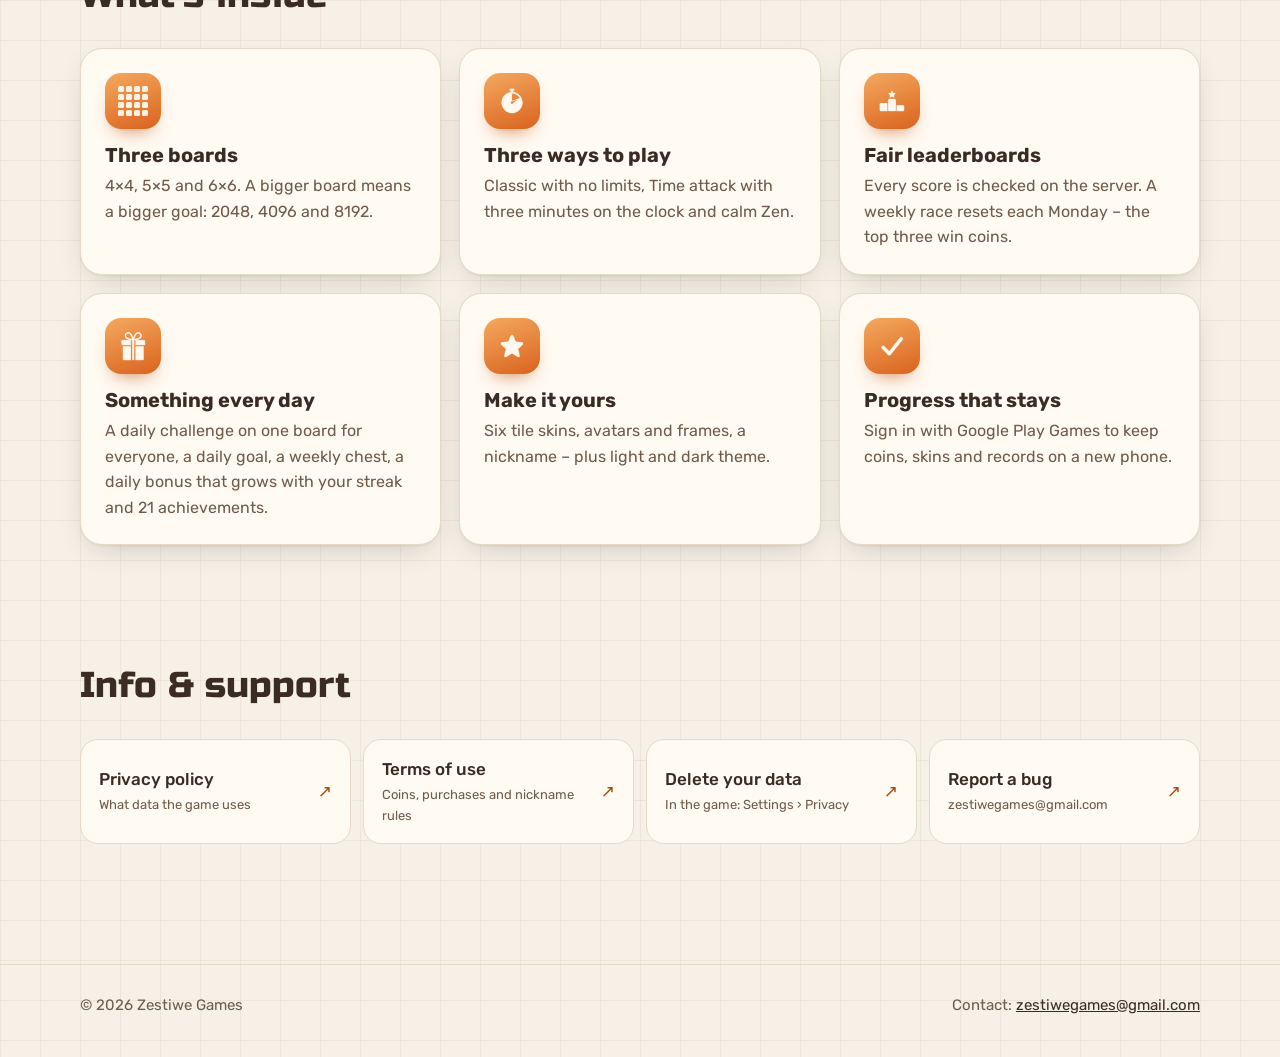
==== commit 7d991609: "Кадры игры: новые 6 на каждом из 16 языков сайта, меняются вместе с языком" ====
--- a/games/merge-grid-explorer/index.html
+++ b/games/merge-grid-explorer/index.html
@@ -102,13 +102,12 @@
     </div>
     <div class="shots-wrap reveal">
       <div class="shots" tabindex="0">
-        <figure><img data-shot="shots/{lang}/02.webp" src="shots/en/02.webp" alt="Screenshot 1" width="540" height="960"></figure>
-        <figure><img data-shot="shots/{lang}/03.webp" src="shots/en/03.webp" alt="Screenshot 2" width="540" height="960" loading="lazy"></figure>
-        <figure><img data-shot="shots/{lang}/04.webp" src="shots/en/04.webp" alt="Screenshot 3" width="540" height="960" loading="lazy"></figure>
-        <figure><img data-shot="shots/{lang}/05.webp" src="shots/en/05.webp" alt="Screenshot 4" width="540" height="960" loading="lazy"></figure>
-        <figure><img data-shot="shots/{lang}/06.webp" src="shots/en/06.webp" alt="Screenshot 5" width="540" height="960" loading="lazy"></figure>
-        <figure><img data-shot="shots/{lang}/07.webp" src="shots/en/07.webp" alt="Screenshot 6" width="540" height="960" loading="lazy"></figure>
-        <figure><img data-shot="shots/{lang}/08.webp" src="shots/en/08.webp" alt="Screenshot 7" width="540" height="960" loading="lazy"></figure>
+        <figure><img data-shot="shots/{lang}/01.webp" src="shots/en/01.webp" alt="Screenshot 1" width="540" height="960"></figure>
+        <figure><img data-shot="shots/{lang}/02.webp" src="shots/en/02.webp" alt="Screenshot 2" width="540" height="960" loading="lazy"></figure>
+        <figure><img data-shot="shots/{lang}/03.webp" src="shots/en/03.webp" alt="Screenshot 3" width="540" height="960" loading="lazy"></figure>
+        <figure><img data-shot="shots/{lang}/04.webp" src="shots/en/04.webp" alt="Screenshot 4" width="540" height="960" loading="lazy"></figure>
+        <figure><img data-shot="shots/{lang}/05.webp" src="shots/en/05.webp" alt="Screenshot 5" width="540" height="960" loading="lazy"></figure>
+        <figure><img data-shot="shots/{lang}/06.webp" src="shots/en/06.webp" alt="Screenshot 6" width="540" height="960" loading="lazy"></figure>
       </div>
     </div>
   </section>
